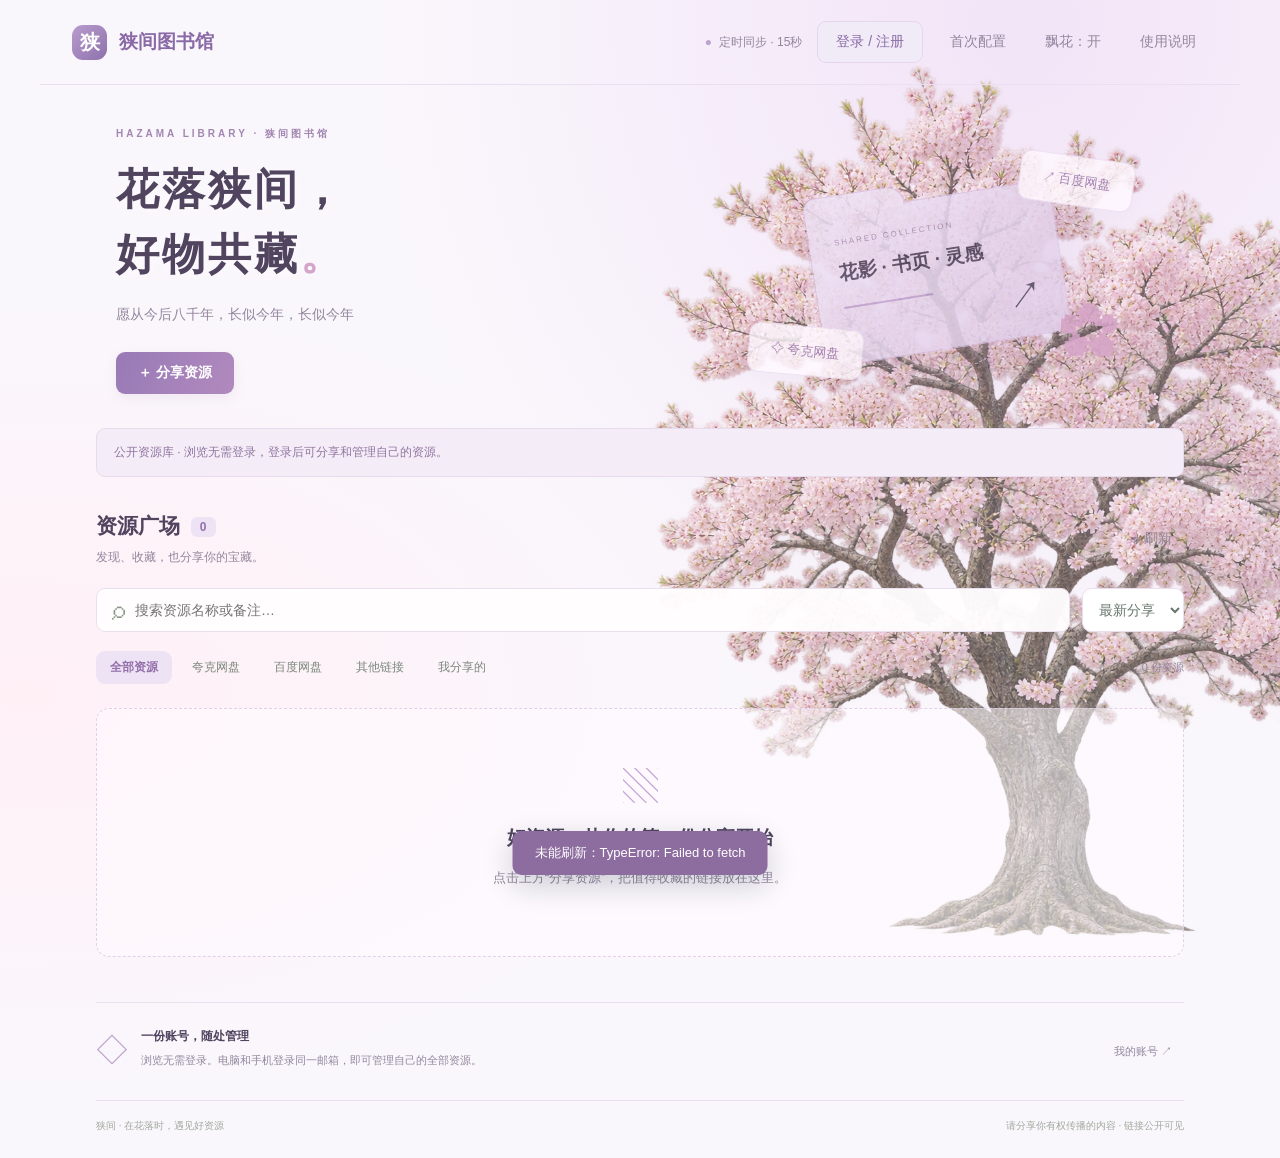
==== library/index.html @ 972ae232 "Add files via upload" ====
<!doctype html>
<html lang="zh-CN"><head><meta charset="UTF-8"><meta name="viewport" content="width=device-width,initial-scale=1"><meta name="referrer" content="no-referrer"><meta name="description" content="一起分享，让好资源不再散落。"><title>狭间图书馆</title><link rel="stylesheet" href="style.css?v=5"><script defer src="config.js"></script><script defer src="supabase.js"></script><script defer src="auth.js?v=5"></script><script defer src="app.js?v=5"></script></head>
<body>
<div id="sakuraTree" aria-hidden="true"><img src="sakura-tree.png" alt="" draggable="false"></div>
<div id="sakura" aria-hidden="true"></div>
<header><a class="brand" href="./"><span class="logo">狭</span><span id="brandTitle">狭间图书馆</span></a><div class="top-actions"><span id="connection" role="status">正在准备…</span><button id="accountOpen" class="secondary">登录 / 注册</button><button id="adminOpen" class="quiet" hidden>管理后台</button><button id="setupOpen" class="quiet">首次配置</button><button id="petalToggle" class="quiet" aria-pressed="true">飘花：开</button><button id="helpOpen" class="quiet">使用说明</button></div></header>
<main>
<section class="hero"><div><div class="eyebrow">HAZAMA LIBRARY · 狭间图书馆</div><h1>花落狭间，<br>好物共藏<span>。</span></h1><p>愿从今后八千年，<br class="mobile">长似今年，长似今年</p><button id="add" class="primary">＋ 分享资源</button></div><div class="hero-art" aria-hidden="true"><div class="orbit"></div><div class="folder"><span>SHARED COLLECTION</span><b>花影 · 书页 · 灵感</b><div class="folder-line"></div><i>↗</i></div><div class="floating tag-one">↗ 百度网盘</div><div class="floating tag-two">✧ 夸克网盘</div><div class="spark">✿</div></div></section>
<div id="modeBanner" class="notice"></div>
<section class="collection"><div class="section-head"><div><h2>资源广场 <span id="count">0</span></h2><p>发现、收藏，也分享你的宝藏。</p></div><button id="refresh" class="quiet">↻ 刷新</button></div>
<div class="toolbar"><label class="search"><span>⌕</span><input id="search" type="search" placeholder="搜索资源名称或备注…" aria-label="搜索资源"></label><select id="sort" aria-label="排序"><option value="new">最新分享</option><option value="old">最早分享</option><option value="name">名称排序</option></select></div>
<div class="filterbar"><div id="filters" class="filters"><button data-filter="all" class="active">全部资源</button><button data-filter="quark">夸克网盘</button><button data-filter="baidu">百度网盘</button><button data-filter="other">其他链接</button><button data-filter="mine">我分享的</button></div><span id="resultCount"></span></div>
<div id="list" class="grid" aria-live="polite"></div><button id="loadMore" class="secondary more" hidden>加载更多</button></section>
<section class="bottom-note"><span class="shield">◇</span><div><b>一份账号，随处管理</b><p>浏览无需登录。电脑和手机登录同一邮箱，即可管理自己的全部资源。</p></div><button id="accountBottom" class="quiet">我的账号 ↗</button></section>
</main><footer><span>狭间 · 在花落时，遇见好资源</span><span>请分享你有权传播的内容 · 链接公开可见</span></footer>
<dialog id="editor"><form id="resourceForm"><div class="dialog-head"><div><small>SHARE A RESOURCE</small><h2 id="editorTitle">分享一份好资源</h2></div><button type="button" class="close" data-close="editor" aria-label="关闭">×</button></div><p class="muted">填写资源名称，并提供至少一种链接。</p><div class="smart-paste"><label for="smartShareText">✦ 智能识别分享文本 <span class="optional">（推荐）</span></label><textarea id="smartShareText" rows="4" placeholder="直接粘贴整段分享文字，例如：
我用夸克网盘分享了「日语学习资料」
链接：https://pan.quark.cn/s/abc123
提取码：8xyz"></textarea><div class="smart-paste-actions"><span id="smartPasteStatus" aria-live="polite">自动识别链接、提取码及资源名称</span><button type="button" id="smartParse" class="secondary">识别并填入</button></div></div><label>资源名称 <em>*</em><input name="name" required maxlength="120" placeholder="给资源起个清楚的名字"></label><div class="link-fields"><label>夸克网盘链接<input name="quark" type="url" maxlength="2000" placeholder="https://pan.quark.cn/s/…"></label><label>提取码<input name="quark_code" maxlength="30" placeholder="选填"></label></div><div class="link-fields"><label>百度网盘链接<input name="baidu" type="url" maxlength="2000" placeholder="https://pan.baidu.com/s/…"></label><label>提取码<input name="baidu_code" maxlength="30" placeholder="选填"></label></div><label>其他链接<input name="other" type="url" maxlength="2000" placeholder="https://…"></label><label>备注<textarea name="notes" maxlength="1000" rows="3" placeholder="内容介绍、版本、使用说明（选填）"></textarea></label><p id="formError" class="error" role="alert"></p><div class="dialog-actions"><button type="button" class="secondary" data-close="editor">取消</button><button id="saveResource" class="primary" type="submit">提交资源</button></div></form></dialog>

<dialog id="help"><div class="dialog-head"><h2>分享与管理</h2><button class="close" data-close="help" aria-label="关闭">×</button></div><ol class="steps"><li><b>随时浏览</b><p>无需登录即可查看、搜索、复制链接。</p></li><li><b>邮箱＋密码登录</b><p>首次使用注册账号。换设备登录同一账号，即可管理自己的全部资源。</p></li><li><b>忘记密码</b><p>登录窗口点击“忘记密码”，发送邮件验证码。收不到邮件时，请联系网站管理员协助确认身份并重置。</p></li><li><b>轻松分享</b><p>分享资源时可以直接粘贴整段网盘文案。这里只保存链接，不上传网盘文件。</p></li></ol></dialog>
<dialog id="setup"><div class="dialog-head"><div><small>ONE-TIME SETUP</small><h2>让资源库真正连接起来</h2></div><button class="close" data-close="setup" aria-label="关闭">×</button></div><p>只需网站主人操作一次。访客不需要填写这些内容。</p><ol class="steps"><li><b>创建一个 Supabase 项目</b><p>打开 <a href="https://supabase.com/dashboard" target="_blank" rel="noopener noreferrer">Supabase 控制台 ↗</a>，注册并点击 New project，按页面提示创建。数据库密码自行保存，不要填到本网页。</p></li><li><b>初始化资源库</b><p>打开项目的 SQL Editor → New query，将源码包内 <b>database.sql</b> 的全部内容复制进去，点击 Run。然后在 Authentication 中启用 Email 注册登录。旧版用户也需要运行新版 SQL，旧数据会保留。</p><a class="secondary inline" href="database.sql" download>下载数据库配置代码</a></li><li><b>复制两项连接信息</b><p>在项目 Connect / Settings → API 查找 Project URL；在 API Keys 的 Legacy API Keys 中复制 <b>anon（public）</b>。本版本使用兼容实时订阅的旧版公开 anon key。</p><label>Project URL<input id="configUrl" type="url" placeholder="https://xxxxxxxx.supabase.co"></label><label>公开 anon key<input id="configKey" autocomplete="off" placeholder="eyJ…"></label><p class="muted">仅接受 anon key。不要填写 service_role、secret key 或数据库密码。</p><label>网站名称<input id="configTitle" maxlength="40" value="狭间图书馆"></label></li><li><b>检测并下载配置</b><p>检测成功后下载 config.js，替换源码包内的同名文件。然后把全部文件上传到 GitHub 仓库根目录，启用 Pages。</p><div class="dialog-actions"><button id="testConfig" class="secondary">检测连接</button><button id="downloadConfig" class="primary">下载 config.js</button></div><p id="configResult" role="status"></p></li></ol><details><summary>GitHub Pages 怎么打开？</summary><p>仓库 Settings → Pages → Deploy from a branch → main 分支、/(root) → Save。网页发布后，使用系统提供的网址访问。上传的是解压后的文件，不是 zip，也不要再套一层文件夹。</p></details><p class="muted">账号版需要运行新版 database.sql。启用 Email 登录；邮件验证码需要配置自定义 SMTP，详见部署说明。</p></dialog>
<div id="toast" role="status" hidden></div>
</body></html>
---- library/style.css ----
:root{--bg:#f7f8f5;--ink:#263b35;--muted:#75817a;--green:#315f4b;--line:#e2e7df;--pale:#edf2e9;--accent:#dce7ac}*{box-sizing:border-box}body{margin:0;background:var(--bg);color:var(--ink);font-family:Inter,-apple-system,BlinkMacSystemFont,"Segoe UI","Microsoft YaHei",sans-serif;font-size:14px}button,input,textarea,select{font:inherit}button,a,input,textarea,select{-webkit-tap-highlight-color:transparent}button{cursor:pointer;border:0;border-radius:9px;transition:background .15s,transform .15s}button:hover{filter:brightness(.96)}button:disabled{opacity:.5;cursor:wait}button:focus-visible,a:focus-visible{outline:3px solid #a6bd73;outline-offset:3px}a{color:var(--green);text-decoration:none}header{height:85px;max-width:1200px;margin:auto;display:flex;align-items:center;justify-content:space-between;border-bottom:1px solid var(--line);padding:0 32px}.brand{display:flex;gap:12px;align-items:center;font-weight:750;font-size:19px}.logo{background:var(--green);color:white;border-radius:11px;display:grid;place-items:center;width:35px;height:35px;font-size:20px}.top-actions{display:flex;align-items:center;gap:15px}#connection{font-size:12px;color:var(--muted)}#connection:before{content:'●';color:#89a479;margin-right:7px}.quiet{padding:9px 12px;background:transparent;color:var(--muted)}main{max-width:1136px;margin:auto;padding:0 24px}.hero{display:flex;min-height:340px;align-items:center;justify-content:space-between;padding:42px 20px 34px}.eyebrow{font-size:10px;letter-spacing:3px;color:#8a9777;font-weight:700}h1{font-size:43px;line-height:1.35;letter-spacing:1px;margin:17px 0 14px;font-weight:700}h1 span{color:#8eaa61}.hero p{color:var(--muted);line-height:1.9;margin-bottom:24px}.primary{background:var(--green);color:white;padding:12px 22px;font-weight:600}.secondary{background:var(--pale);color:var(--green);padding:11px 18px;border:1px solid #dce4d6}.hero-art{width:390px;height:255px;position:relative;margin-right:30px}.orbit{width:235px;height:235px;border:1px dashed #d8dfcd;border-radius:50%;position:absolute;left:65px;top:7px}.folder{position:absolute;top:64px;left:70px;width:248px;height:153px;border:1px solid #cfdbc1;border-radius:0 20px 20px 20px;background:#e6eccd;transform:rotate(-9deg);padding:25px;box-shadow:10px 20px 30px #3558290a}.folder:before{content:'';position:absolute;top:-18px;left:-1px;width:100px;height:20px;background:#e6eccd;border:1px solid #cfdbc1;border-bottom:0;border-radius:13px 18px 0 0}.folder span{font-size:8px;letter-spacing:2px;color:#859367;display:block}.folder b{display:block;font-size:19px;margin-top:14px}.folder-line{width:90px;border-top:2px solid #bccb9c;margin-top:20px}.folder i{position:absolute;right:23px;bottom:16px;font-size:35px;font-style:normal}.floating{position:absolute;padding:15px 22px;background:#ffffffee;border:1px solid #e4e8dd;border-radius:11px;font-size:13px;box-shadow:0 8px 24px #28402308}.tag-one{top:23px;right:0;transform:rotate(8deg)}.tag-two{bottom:12px;left:4px;transform:rotate(5deg)}.spark{position:absolute;right:13px;bottom:18px;font-size:44px;color:#a2b47d}.notice{background:#f0f2e8;border:1px solid #e3e7d4;padding:13px 17px;border-radius:9px;line-height:1.75;font-size:12px;color:#68764e;margin-bottom:27px}.collection{padding-top:8px}.section-head{display:flex;justify-content:space-between;align-items:center;margin-bottom:22px}h2{font-size:21px;margin:0}h2 span{display:inline-block;vertical-align:middle;font-size:12px;padding:3px 9px;border-radius:6px;background:#e8eddf;color:#6a7a54;margin-left:5px}.section-head p{color:var(--muted);margin:9px 0 0;font-size:12px}.toolbar{display:flex;gap:12px}.search{display:flex;align-items:center;gap:10px;flex:1;background:white;border:1px solid var(--line);padding:0 15px;border-radius:9px}.search span{font-size:26px;color:#889685}.search input{border:0;background:transparent;width:100%;padding:13px 0;outline:0}select{border:1px solid var(--line);background:white;border-radius:9px;padding:0 12px;color:#68776d}.filterbar{display:flex;align-items:center;justify-content:space-between;margin:19px 0 24px;gap:8px}.filters{display:flex;gap:6px;flex-wrap:wrap}.filters button{padding:8px 14px;color:#7c877d;background:transparent;font-size:12px}.filters .active{background:#e4ebde;color:#3b593f;font-weight:600}#resultCount{color:var(--muted);font-size:11px;white-space:nowrap}.grid{display:grid;grid-template-columns:repeat(3,1fr);gap:17px}.card{border:1px solid var(--line);background:#fff;border-radius:13px;padding:21px;display:flex;flex-direction:column;min-height:242px;min-width:0}.card-top{display:flex;justify-content:space-between;align-items:center}.file-icon{width:36px;height:39px;display:grid;place-items:center;background:#eef2e8;color:#82946e;font-size:22px;border-radius:8px}.mine-badge{font-size:10px;background:#f1f5ea;padding:4px 7px;border-radius:5px;color:#7a8d5b}.card h3{font-size:16px;line-height:1.6;margin:16px 0 7px;overflow-wrap:anywhere}.description{font-size:12px;line-height:1.8;color:var(--muted);margin:0 0 15px;white-space:pre-wrap;overflow-wrap:anywhere;max-height:100px;overflow:auto}.links{display:flex;gap:7px;flex-wrap:wrap;margin-top:auto}.link-button{display:inline-block;background:#f0effb;color:#7971a2;font-size:11px;padding:8px 10px;border-radius:6px}.link-button.baidu{background:#edf3fd;color:#6786b2}.link-button.other{background:#f6f0e5;color:#a28a61}.code{display:flex;gap:7px;align-items:center;color:#899083;font-size:11px;margin-top:9px}.copy-small{color:#789065;font-size:10px;padding:3px 7px;background:#f0f4eb}.card-footer{margin-top:17px;padding-top:12px;border-top:1px solid #f0f2ee;display:flex;align-items:center;justify-content:space-between;gap:5px;flex-wrap:wrap}.date{color:#a1a99f;font-size:10px}.actions{display:flex;gap:8px}.actions button{background:none;padding:1px;color:#7c8c77;font-size:11px}.actions .danger{color:#b2887c}.empty{grid-column:1/-1;text-align:center;border:1px dashed #d8e0d0;border-radius:13px;padding:54px 24px;color:var(--muted)}.empty b{color:var(--ink);font-size:19px;display:block;margin:15px}.empty p{font-size:13px;line-height:1.8}.empty .empty-icon{font-size:35px;color:#a5b790}.more{display:block;margin:24px auto}.bottom-note{border-top:1px solid var(--line);margin-top:45px;padding:24px 0;display:flex;gap:13px;align-items:center}.shield{font-size:32px;color:#9daa88}.bottom-note b{font-size:12px;font-weight:600}.bottom-note p{font-size:11px;color:var(--muted);line-height:1.7;margin:6px 0}.bottom-note div{flex:1}.bottom-note button{font-size:11px;white-space:nowrap}footer{max-width:1088px;margin:auto;padding:18px 0 25px;border-top:1px solid var(--line);display:flex;justify-content:space-between;color:#a0a99e;font-size:10px}dialog{border:1px solid var(--line);border-radius:17px;padding:28px;width:min(600px,calc(100% - 24px));max-height:90vh;color:var(--ink);box-shadow:0 25px 80px #20392622}dialog::backdrop{background:#20322866;backdrop-filter:blur(3px)}.dialog-head{display:flex;align-items:center;justify-content:space-between;gap:12px}.dialog-head small{font-size:9px;letter-spacing:2px;color:#9da88f;display:block;margin-bottom:8px}.close{font-size:26px;background:none;color:#92a18b;padding:0 7px}.muted,dialog p{color:var(--muted);font-size:13px;line-height:1.8}dialog label{display:block;font-size:12px;margin-top:14px;font-weight:600}dialog input,dialog textarea{width:100%;border:1px solid #dfe5da;border-radius:8px;padding:11px 12px;margin-top:7px;background:#fcfdfb;color:var(--ink);outline:0}dialog input:focus,dialog textarea:focus{border-color:#88a274;box-shadow:0 0 0 3px #9dae7716}textarea{resize:vertical}.link-fields{display:grid;grid-template-columns:1fr 95px;gap:13px}.dialog-actions{display:flex;justify-content:flex-end;gap:10px;margin-top:21px}em{font-style:normal;color:#9bab72}.error{color:#b45949}.steps{padding-left:23px}.steps li{padding:9px 0 16px 7px;line-height:1.6}.steps li::marker{color:#95a279}.steps p{margin:5px 0 10px}.inline{display:inline-block;font-size:12px}.steps b{font-size:14px}details{font-size:13px;border-top:1px solid var(--line);padding-top:17px}summary{cursor:pointer}#keyLink{font-family:monospace;font-size:12px;margin-bottom:17px}#toast{position:fixed;bottom:25px;left:50%;transform:translateX(-50%);background:#294b3e;color:#fff;border-radius:9px;padding:13px 22px;box-shadow:0 10px 30px #1233;max-width:90%;z-index:50;font-size:13px}.mobile{display:none}[hidden]{display:none!important}@media(min-width:1300px){.hero{min-height:370px}}@media(max-width:850px){.grid{grid-template-columns:repeat(2,1fr)}.hero-art{transform:scale(.8);margin-right:-30px;width:320px}h1{font-size:37px}.bottom-note{flex-wrap:wrap}footer{padding:18px 24px}}@media(max-width:560px){header{height:73px;padding:0 18px}.brand{font-size:16px;gap:8px}.logo{width:30px;height:30px;font-size:17px}.top-actions{gap:0}.top-actions .quiet{font-size:11px;padding:7px}#connection{display:none}main{padding:0 18px}.hero{padding:33px 3px 26px;min-height:auto;overflow:hidden}.hero-art{display:none}h1{font-size:35px;margin:15px 0}.hero p{font-size:12px}.mobile{display:block}.notice{font-size:11px}.grid{grid-template-columns:1fr;gap:13px}.card{min-height:220px}.filterbar{align-items:flex-start;flex-direction:column}.filters{gap:2px}.filters button{padding:8px 10px}.toolbar{gap:8px}select{max-width:105px;font-size:12px}.search input{font-size:12px}.bottom-note{margin-top:30px;gap:7px}.bottom-note div{min-width:80%}footer{display:block;font-size:10px;line-height:2}footer span{display:block}dialog{padding:21px}h2{font-size:19px}.dialog-actions{flex-wrap:wrap}}

/* 狭间图书馆 · 淡紫樱花主题 */
:root{--bg:#faf7fc;--ink:#51445f;--muted:#93869e;--green:#8a6aa6;--line:#e9dff0;--pale:#f1eaf7;--accent:#e3c8ec}
body{background:radial-gradient(ellipse at 80% 2%,#f2e4f7 0,transparent 45%),radial-gradient(ellipse at 2% 60%,#fff0f6 0,transparent 40%),var(--bg)}
header,main,footer{position:relative;z-index:1}.logo{background:linear-gradient(135deg,#b99bce,#8d72ab)}
.primary{background:linear-gradient(115deg,#987ab6,#b18abe);box-shadow:0 4px 12px #aa87bc20}.eyebrow{color:#a286b1}h1 span{color:#d3a5cb}.hero{position:relative}.hero h1{font-family:"Songti SC","STSong","SimSun",serif;font-weight:600;line-height:1.5;letter-spacing:3px}.orbit{border-color:#dfc9e7}.folder{background:linear-gradient(140deg,#eee2f5,#e0cdea);border-color:#d8c0e4;box-shadow:12px 22px 40px #9270a518}.folder:before{background:#eee2f5;border-color:#d8c0e4}.folder span{color:#a58bb1}.folder-line{border-color:#c0a3d0}.floating{background:#fff9ffed;border-color:#eddff2;color:#9978ae}.spark{color:#d6a4c8;font-size:60px}.notice{background:#f4edf8;border-color:#e9dbee;color:#91749f}.filters .active,h2 span{background:#eee3f5;color:#9470aa}.file-icon{background:#f4ecf9;color:#aa8bbb}.mine-badge{background:#f5eafb;color:#a27eb4}.card{background:#fffdfef0;box-shadow:0 5px 22px #a578b408;transition:transform .2s,box-shadow .2s}.card:hover{transform:translateY(-3px);box-shadow:0 10px 25px #9e7daf13}.card-footer{border-color:#f1eaf5}.actions button{color:#9675a9}.actions .danger{color:#bf879b}.copy-small{background:#f5edf9;color:#9b7ca9}.link-button{background:#f0e8fb;color:#9a77b7}.link-button.baidu{background:#eeeafa;color:#8d81b4}.link-button.other{background:#f9eaf2;color:#b082a1}.shield{color:#b99ec9}.empty{border-color:#e2cfe9;background:#fffcff88}.empty .empty-icon{color:#c4a3d4}.date{color:#aea0b7}.secondary{border-color:#e5d5ee}.search{background:#fffdfef5}dialog{background:#fffcff}dialog input,dialog textarea{background:#fffcff;border-color:#e9ddef}dialog input:focus,dialog textarea:focus{border-color:#be9ed0;box-shadow:0 0 0 3px #d6bce826}#toast{background:#8d6c9f}#connection:before{color:#bca2cf}
#sakura{position:fixed;inset:0;pointer-events:none;overflow:hidden;z-index:2}.petal{position:absolute;left:var(--x);top:-24px;width:var(--size);height:calc(var(--size)*1.4);background:linear-gradient(145deg,#f9deeddd,#dbaecda0);border-radius:85% 15% 75% 30%;opacity:.65;animation:petal-fall var(--duration) var(--delay) linear infinite;will-change:transform}.petal:nth-child(3n){background:linear-gradient(140deg,#ead6f5cc,#d0b0e488)}
@keyframes petal-fall{0%{transform:translate3d(0,-30px,0) rotate(var(--rotation))}50%{transform:translate3d(var(--drift),52vh,0) rotate(calc(var(--rotation) + 170deg))}100%{transform:translate3d(calc(var(--drift)*-.6),110vh,0) rotate(calc(var(--rotation) + 360deg))}}
@media(max-width:560px){.top-actions{flex-wrap:wrap;justify-content:flex-end;max-width:175px}.top-actions .quiet{font-size:10px;padding:5px}.brand{font-size:15px}.petal:nth-child(n+13){display:none}.hero h1{font-size:33px}.card:hover{transform:none}}
@media(prefers-reduced-motion:reduce){.petal{animation:none;display:none}.card{transition:none}}

/* v3: 粉色樱花树与从树冠落下的花瓣 */
#sakuraTree{position:fixed;pointer-events:none;right:-90px;top:65px;width:min(690px,55vw);aspect-ratio:760/900;z-index:0;opacity:.62;user-select:none}#sakuraTree img{display:block;width:100%;height:100%;object-fit:contain}.hero-art{opacity:.85}.card,.search{background:#fffdfef5}.hero h1,.hero p{text-shadow:0 1px 12px #fff9}
.petal,.petal:nth-child(3n){background:linear-gradient(140deg,#ffe4eedd 0%,#f6b4ccdd 55%,#e996b5bb 100%);border-radius:85% 15% 75% 30%;opacity:0;animation-name:tree-petal-fall;box-shadow:inset 1px 0 2px #fff5}
@keyframes tree-petal-fall{0%{opacity:0;transform:translate3d(0,0,0) rotate(var(--rotation))}6%{opacity:.78}45%{opacity:.7;transform:translate3d(calc(var(--drift)*.55),42vh,0) rotate(calc(var(--rotation) + 180deg))}90%{opacity:.4}100%{opacity:0;transform:translate3d(var(--drift),100vh,0) rotate(calc(var(--rotation) + 390deg))}}
@media(max-width:850px){#sakuraTree{width:660px;right:-220px;top:65px;opacity:.45}}
@media(max-width:560px){#sakuraTree{width:520px;right:-235px;top:50px;opacity:.4}.petal:nth-child(n+15){display:none}.hero-art{display:none}}
/* v4 写实粉樱素材 */
#sakuraTree{opacity:.68;width:min(740px,57vw);right:-100px;top:45px;aspect-ratio:4/5}
#sakuraTree img{transform-origin:53% 96%;animation:real-tree-sway 12s ease-in-out infinite alternate;filter:saturate(.88)}
@keyframes real-tree-sway{0%{transform:rotate(-.22deg) skewX(-.2deg)}100%{transform:rotate(.28deg) skewX(.25deg)}}
.petal,.petal:nth-child(3n){background:transparent url('sakura-petal.png') center/contain no-repeat;border-radius:0;box-shadow:none;width:calc(var(--size)*2);height:calc(var(--size)*2.3);animation-name:real-petal-fall;backface-visibility:visible;transform-style:preserve-3d;filter:drop-shadow(0 1px 1px #c7819a16)}
@keyframes real-petal-fall{0%{opacity:0;transform:translate3d(0,0,0) rotateZ(var(--rotation)) rotateY(0deg)}7%{opacity:.9}30%{transform:translate3d(calc(var(--drift)*.22),26vh,0) rotateZ(calc(var(--rotation) + 100deg)) rotateY(120deg)}60%{opacity:.85;transform:translate3d(calc(var(--drift)*.7),59vh,0) rotateZ(calc(var(--rotation) + 220deg)) rotateY(240deg)}90%{opacity:.45}100%{opacity:0;transform:translate3d(var(--drift),105vh,0) rotateZ(calc(var(--rotation) + 350deg)) rotateY(380deg)}}
@media(max-width:850px){#sakuraTree{width:660px;right:-220px;top:60px;opacity:.52}}
@media(max-width:560px){#sakuraTree{width:520px;right:-225px;top:65px;opacity:.42}}
@media(prefers-reduced-motion:reduce){#sakuraTree img{animation:none}.petal{animation:none;display:none}}

/* 智能粘贴 */
.smart-paste{background:linear-gradient(135deg,#f9f0fc,#fff8fc);border:1px solid #e9d8f1;border-radius:12px;padding:13px 14px;margin:17px 0 18px}.smart-paste label{margin:0;color:#8666a2;font-size:13px}.smart-paste .optional{color:#b09bbd;font-size:11px;font-weight:400}.smart-paste textarea{min-height:100px;line-height:1.7;background:#fffefd}.smart-paste-actions{display:flex;align-items:center;justify-content:space-between;gap:10px;margin-top:9px}.smart-paste-actions span{font-size:11px;color:#967da8;line-height:1.5}.smart-paste-actions button{flex-shrink:0;font-size:11px;padding:8px 11px}@media(max-width:560px){.smart-paste{padding:11px}.smart-paste-actions{align-items:flex-start}.smart-paste-actions span{max-width:65%}}
/* 邮箱账号 */
[hidden]{display:none!important}.auth-links{display:flex;flex-wrap:wrap;gap:4px;margin-top:18px}#authSubmit{width:100%;margin-top:8px}#authHint{overflow-wrap:anywhere;line-height:1.8}#accountOpen{max-width:150px;overflow:hidden;text-overflow:ellipsis;white-space:nowrap}.admin-user{display:flex;align-items:center;justify-content:space-between;gap:12px;padding:12px 0;border-bottom:1px solid var(--line)}.admin-user span{overflow-wrap:anywhere;min-width:0}.admin-user button{flex-shrink:0}#adminStatus{line-height:1.7;overflow-wrap:anywhere}#adminResetForm{padding-top:18px;border-top:1px solid var(--line)}@media(max-width:700px){header{height:auto;min-height:85px;flex-wrap:wrap;padding:15px 18px;gap:12px}.top-actions{gap:4px;flex-wrap:wrap}.top-actions button{padding:9px 10px}.admin-user{font-size:12px}#adminDialog .dialog-actions{flex-wrap:wrap}}
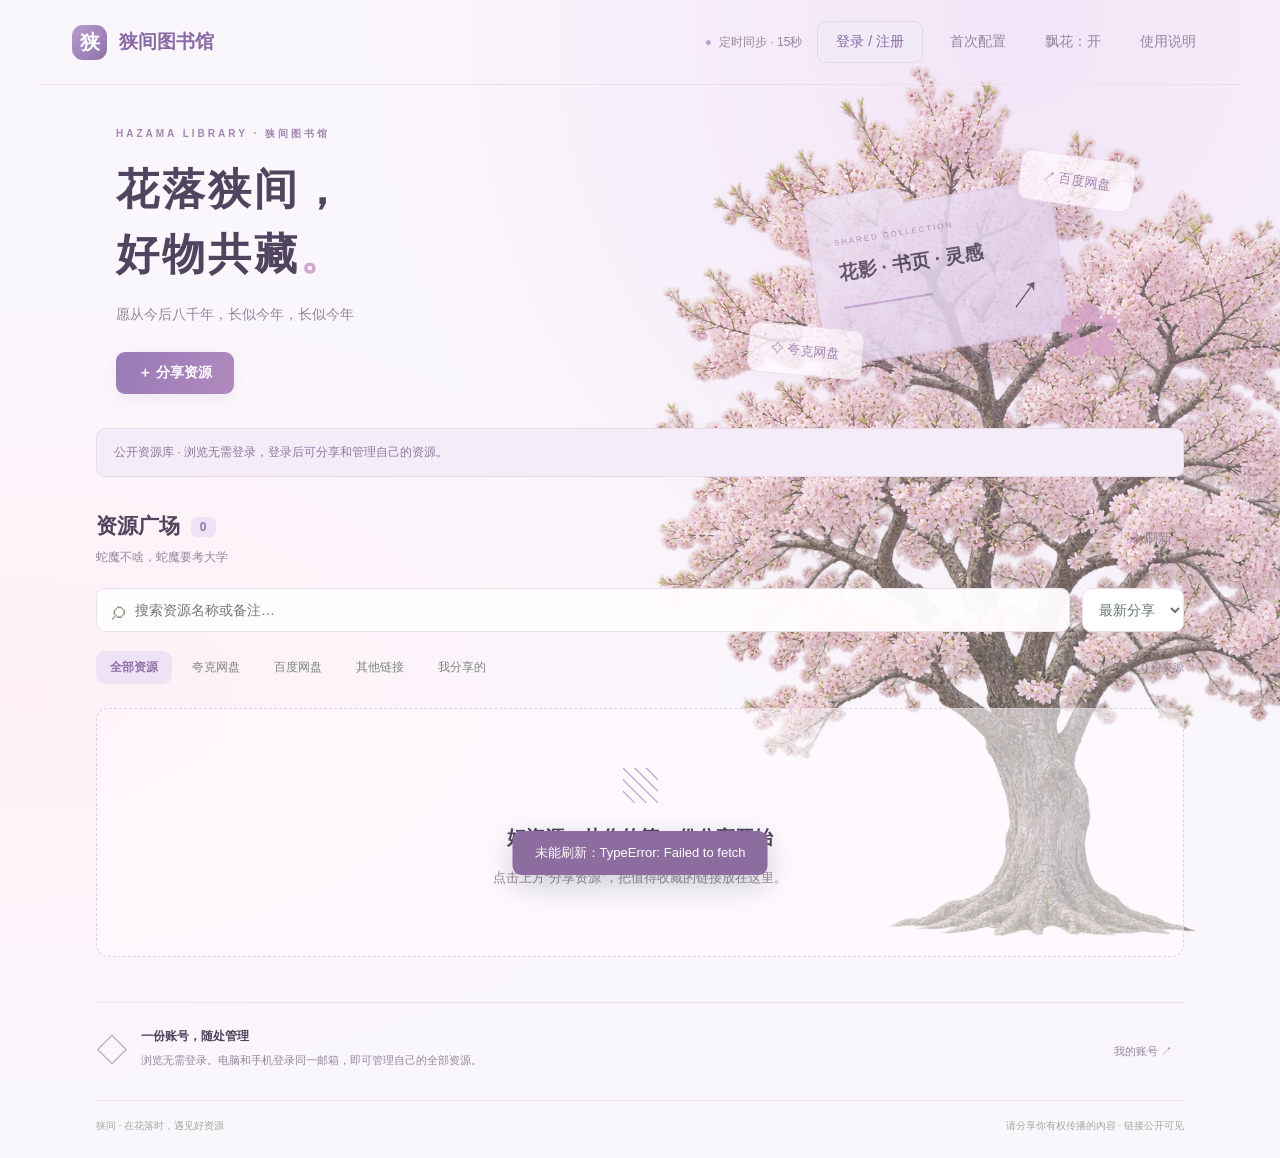
==== commit 812d202d: "Add files via upload" ====
--- a/library/index.html
+++ b/library/index.html
@@ -1,13 +1,13 @@
 <!doctype html>
-<html lang="zh-CN"><head><meta charset="UTF-8"><meta name="viewport" content="width=device-width,initial-scale=1"><meta name="referrer" content="no-referrer"><meta name="description" content="一起分享，让好资源不再散落。"><title>狭间图书馆</title><link rel="stylesheet" href="style.css?v=5"><script defer src="config.js"></script><script defer src="supabase.js"></script><script defer src="auth.js?v=5"></script><script defer src="app.js?v=5"></script></head>
+<html lang="zh-CN"><head><meta charset="UTF-8"><meta name="viewport" content="width=device-width,initial-scale=1"><meta name="referrer" content="no-referrer"><meta name="description" content="一起分享，让好资源不再散落。"><title>狭间图书馆</title><link rel="stylesheet" href="style.css?v=7"><script defer src="config.js"></script><script defer src="supabase.js"></script><script defer src="auth.js?v=7"></script><script defer src="notifications.js?v=7"></script><script defer src="app.js?v=7"></script></head>
 <body>
 <div id="sakuraTree" aria-hidden="true"><img src="sakura-tree.png" alt="" draggable="false"></div>
 <div id="sakura" aria-hidden="true"></div>
-<header><a class="brand" href="./"><span class="logo">狭</span><span id="brandTitle">狭间图书馆</span></a><div class="top-actions"><span id="connection" role="status">正在准备…</span><button id="accountOpen" class="secondary">登录 / 注册</button><button id="adminOpen" class="quiet" hidden>管理后台</button><button id="setupOpen" class="quiet">首次配置</button><button id="petalToggle" class="quiet" aria-pressed="true">飘花：开</button><button id="helpOpen" class="quiet">使用说明</button></div></header>
+<header><a class="brand" href="./"><span class="logo">狭</span><span id="brandTitle">狭间图书馆</span></a><div class="top-actions"><span id="connection" role="status">正在准备…</span><button id="noticeOpen" class="secondary" hidden>消息</button><button id="accountOpen" class="secondary">登录 / 注册</button><button id="adminOpen" class="quiet" hidden>管理后台</button><button id="setupOpen" class="quiet">首次配置</button><button id="petalToggle" class="quiet" aria-pressed="true">飘花：开</button><button id="helpOpen" class="quiet">使用说明</button></div></header>
 <main>
 <section class="hero"><div><div class="eyebrow">HAZAMA LIBRARY · 狭间图书馆</div><h1>花落狭间，<br>好物共藏<span>。</span></h1><p>愿从今后八千年，<br class="mobile">长似今年，长似今年</p><button id="add" class="primary">＋ 分享资源</button></div><div class="hero-art" aria-hidden="true"><div class="orbit"></div><div class="folder"><span>SHARED COLLECTION</span><b>花影 · 书页 · 灵感</b><div class="folder-line"></div><i>↗</i></div><div class="floating tag-one">↗ 百度网盘</div><div class="floating tag-two">✧ 夸克网盘</div><div class="spark">✿</div></div></section>
 <div id="modeBanner" class="notice"></div>
-<section class="collection"><div class="section-head"><div><h2>资源广场 <span id="count">0</span></h2><p>发现、收藏，也分享你的宝藏。</p></div><button id="refresh" class="quiet">↻ 刷新</button></div>
+<section class="collection"><div class="section-head"><div><h2>资源广场 <span id="count">0</span></h2><p>蛇魔不啥，蛇魔要考大学</p></div><button id="refresh" class="quiet">↻ 刷新</button></div>
 <div class="toolbar"><label class="search"><span>⌕</span><input id="search" type="search" placeholder="搜索资源名称或备注…" aria-label="搜索资源"></label><select id="sort" aria-label="排序"><option value="new">最新分享</option><option value="old">最早分享</option><option value="name">名称排序</option></select></div>
 <div class="filterbar"><div id="filters" class="filters"><button data-filter="all" class="active">全部资源</button><button data-filter="quark">夸克网盘</button><button data-filter="baidu">百度网盘</button><button data-filter="other">其他链接</button><button data-filter="mine">我分享的</button></div><span id="resultCount"></span></div>
 <div id="list" class="grid" aria-live="polite"></div><button id="loadMore" class="secondary more" hidden>加载更多</button></section>
@@ -18,7 +18,7 @@
 链接：https://pan.quark.cn/s/abc123
 提取码：8xyz"></textarea><div class="smart-paste-actions"><span id="smartPasteStatus" aria-live="polite">自动识别链接、提取码及资源名称</span><button type="button" id="smartParse" class="secondary">识别并填入</button></div></div><label>资源名称 <em>*</em><input name="name" required maxlength="120" placeholder="给资源起个清楚的名字"></label><div class="link-fields"><label>夸克网盘链接<input name="quark" type="url" maxlength="2000" placeholder="https://pan.quark.cn/s/…"></label><label>提取码<input name="quark_code" maxlength="30" placeholder="选填"></label></div><div class="link-fields"><label>百度网盘链接<input name="baidu" type="url" maxlength="2000" placeholder="https://pan.baidu.com/s/…"></label><label>提取码<input name="baidu_code" maxlength="30" placeholder="选填"></label></div><label>其他链接<input name="other" type="url" maxlength="2000" placeholder="https://…"></label><label>备注<textarea name="notes" maxlength="1000" rows="3" placeholder="内容介绍、版本、使用说明（选填）"></textarea></label><p id="formError" class="error" role="alert"></p><div class="dialog-actions"><button type="button" class="secondary" data-close="editor">取消</button><button id="saveResource" class="primary" type="submit">提交资源</button></div></form></dialog>
 
-<dialog id="help"><div class="dialog-head"><h2>分享与管理</h2><button class="close" data-close="help" aria-label="关闭">×</button></div><ol class="steps"><li><b>随时浏览</b><p>无需登录即可查看、搜索、复制链接。</p></li><li><b>邮箱＋密码登录</b><p>首次使用注册账号。换设备登录同一账号，即可管理自己的全部资源。</p></li><li><b>忘记密码</b><p>登录窗口点击“忘记密码”，发送邮件验证码。收不到邮件时，请联系网站管理员协助确认身份并重置。</p></li><li><b>轻松分享</b><p>分享资源时可以直接粘贴整段网盘文案。这里只保存链接，不上传网盘文件。</p></li></ol></dialog>
-<dialog id="setup"><div class="dialog-head"><div><small>ONE-TIME SETUP</small><h2>让资源库真正连接起来</h2></div><button class="close" data-close="setup" aria-label="关闭">×</button></div><p>只需网站主人操作一次。访客不需要填写这些内容。</p><ol class="steps"><li><b>创建一个 Supabase 项目</b><p>打开 <a href="https://supabase.com/dashboard" target="_blank" rel="noopener noreferrer">Supabase 控制台 ↗</a>，注册并点击 New project，按页面提示创建。数据库密码自行保存，不要填到本网页。</p></li><li><b>初始化资源库</b><p>打开项目的 SQL Editor → New query，将源码包内 <b>database.sql</b> 的全部内容复制进去，点击 Run。然后在 Authentication 中启用 Email 注册登录。旧版用户也需要运行新版 SQL，旧数据会保留。</p><a class="secondary inline" href="database.sql" download>下载数据库配置代码</a></li><li><b>复制两项连接信息</b><p>在项目 Connect / Settings → API 查找 Project URL；在 API Keys 的 Legacy API Keys 中复制 <b>anon（public）</b>。本版本使用兼容实时订阅的旧版公开 anon key。</p><label>Project URL<input id="configUrl" type="url" placeholder="https://xxxxxxxx.supabase.co"></label><label>公开 anon key<input id="configKey" autocomplete="off" placeholder="eyJ…"></label><p class="muted">仅接受 anon key。不要填写 service_role、secret key 或数据库密码。</p><label>网站名称<input id="configTitle" maxlength="40" value="狭间图书馆"></label></li><li><b>检测并下载配置</b><p>检测成功后下载 config.js，替换源码包内的同名文件。然后把全部文件上传到 GitHub 仓库根目录，启用 Pages。</p><div class="dialog-actions"><button id="testConfig" class="secondary">检测连接</button><button id="downloadConfig" class="primary">下载 config.js</button></div><p id="configResult" role="status"></p></li></ol><details><summary>GitHub Pages 怎么打开？</summary><p>仓库 Settings → Pages → Deploy from a branch → main 分支、/(root) → Save。网页发布后，使用系统提供的网址访问。上传的是解压后的文件，不是 zip，也不要再套一层文件夹。</p></details><p class="muted">账号版需要运行新版 database.sql。启用 Email 登录；邮件验证码需要配置自定义 SMTP，详见部署说明。</p></dialog>
+<dialog id="help"><div class="dialog-head"><h2>分享与管理</h2><button class="close" data-close="help" aria-label="关闭">×</button></div><ol class="steps"><li><b>随时浏览</b><p>无需登录即可查看、搜索、复制链接。</p></li><li><b>邮箱＋密码登录</b><p>首次使用注册账号。换设备登录同一账号，即可管理自己的全部资源。</p></li><li><b>忘记密码</b><p>点击“忘记密码”查看说明，联系管理员核实身份后重置。用临时密码登录后，在“我的账号”修改密码。</p></li><li><b>轻松分享</b><p>分享资源时可以直接粘贴整段网盘文案。这里只保存链接，不上传网盘文件。</p></li></ol></dialog>
+<dialog id="setup"><div class="dialog-head"><div><small>ONE-TIME SETUP</small><h2>让资源库真正连接起来</h2></div><button class="close" data-close="setup" aria-label="关闭">×</button></div><p>只需网站主人操作一次。访客不需要填写这些内容。</p><ol class="steps"><li><b>创建一个 Supabase 项目</b><p>打开 <a href="https://supabase.com/dashboard" target="_blank" rel="noopener noreferrer">Supabase 控制台 ↗</a>，注册并点击 New project，按页面提示创建。数据库密码自行保存，不要填到本网页。</p></li><li><b>初始化资源库</b><p>打开项目的 SQL Editor → New query，将源码包内 <b>database.sql</b> 的全部内容复制进去，点击 Run。然后在 Authentication 中启用 Email 注册登录。旧版用户也需要运行新版 SQL，旧数据会保留。</p><a class="secondary inline" href="database.sql" download>下载数据库配置代码</a></li><li><b>复制两项连接信息</b><p>在项目 Connect / Settings → API 查找 Project URL；在 API Keys 的 Legacy API Keys 中复制 <b>anon（public）</b>。本版本使用兼容实时订阅的旧版公开 anon key。</p><label>Project URL<input id="configUrl" type="url" placeholder="https://xxxxxxxx.supabase.co"></label><label>公开 anon key<input id="configKey" autocomplete="off" placeholder="eyJ…"></label><p class="muted">仅接受 anon key。不要填写 service_role、secret key 或数据库密码。</p><label>网站名称<input id="configTitle" maxlength="40" value="狭间图书馆"></label></li><li><b>检测并下载配置</b><p>检测成功后下载 config.js，替换源码包内的同名文件。然后把全部文件上传到 GitHub 仓库根目录，启用 Pages。</p><div class="dialog-actions"><button id="testConfig" class="secondary">检测连接</button><button id="downloadConfig" class="primary">下载 config.js</button></div><p id="configResult" role="status"></p></li></ol><details><summary>GitHub Pages 怎么打开？</summary><p>仓库 Settings → Pages → Deploy from a branch → main 分支、/(root) → Save。网页发布后，使用系统提供的网址访问。上传的是解压后的文件，不是 zip，也不要再套一层文件夹。</p></details><p class="muted">启用 Email 登录，关闭 Confirm email。本版不发送邮件，不需要配置 SMTP。</p></dialog>
 <div id="toast" role="status" hidden></div>
 </body></html>
--- a/library/style.css
+++ b/library/style.css
@@ -30,3 +30,4 @@
 .smart-paste{background:linear-gradient(135deg,#f9f0fc,#fff8fc);border:1px solid #e9d8f1;border-radius:12px;padding:13px 14px;margin:17px 0 18px}.smart-paste label{margin:0;color:#8666a2;font-size:13px}.smart-paste .optional{color:#b09bbd;font-size:11px;font-weight:400}.smart-paste textarea{min-height:100px;line-height:1.7;background:#fffefd}.smart-paste-actions{display:flex;align-items:center;justify-content:space-between;gap:10px;margin-top:9px}.smart-paste-actions span{font-size:11px;color:#967da8;line-height:1.5}.smart-paste-actions button{flex-shrink:0;font-size:11px;padding:8px 11px}@media(max-width:560px){.smart-paste{padding:11px}.smart-paste-actions{align-items:flex-start}.smart-paste-actions span{max-width:65%}}
 /* 邮箱账号 */
 [hidden]{display:none!important}.auth-links{display:flex;flex-wrap:wrap;gap:4px;margin-top:18px}#authSubmit{width:100%;margin-top:8px}#authHint{overflow-wrap:anywhere;line-height:1.8}#accountOpen{max-width:150px;overflow:hidden;text-overflow:ellipsis;white-space:nowrap}.admin-user{display:flex;align-items:center;justify-content:space-between;gap:12px;padding:12px 0;border-bottom:1px solid var(--line)}.admin-user span{overflow-wrap:anywhere;min-width:0}.admin-user button{flex-shrink:0}#adminStatus{line-height:1.7;overflow-wrap:anywhere}#adminResetForm{padding-top:18px;border-top:1px solid var(--line)}@media(max-width:700px){header{height:auto;min-height:85px;flex-wrap:wrap;padding:15px 18px;gap:12px}.top-actions{gap:4px;flex-wrap:wrap}.top-actions button{padding:9px 10px}.admin-user{font-size:12px}#adminDialog .dialog-actions{flex-wrap:wrap}}
+.notice-item{padding:18px;margin:12px 0;border:1px solid var(--line);border-radius:12px}.notice-item.unread{background:#f5edff;border-left:4px solid #a381bc}.notice-item h3{margin:0 0 8px;font-size:15px;overflow-wrap:anywhere}.notice-item p{white-space:pre-wrap;overflow-wrap:anywhere;line-height:1.7}.notice-item small{color:var(--muted)}#noticeMore{margin-top:16px}#deleteName{overflow-wrap:anywhere;line-height:1.8}
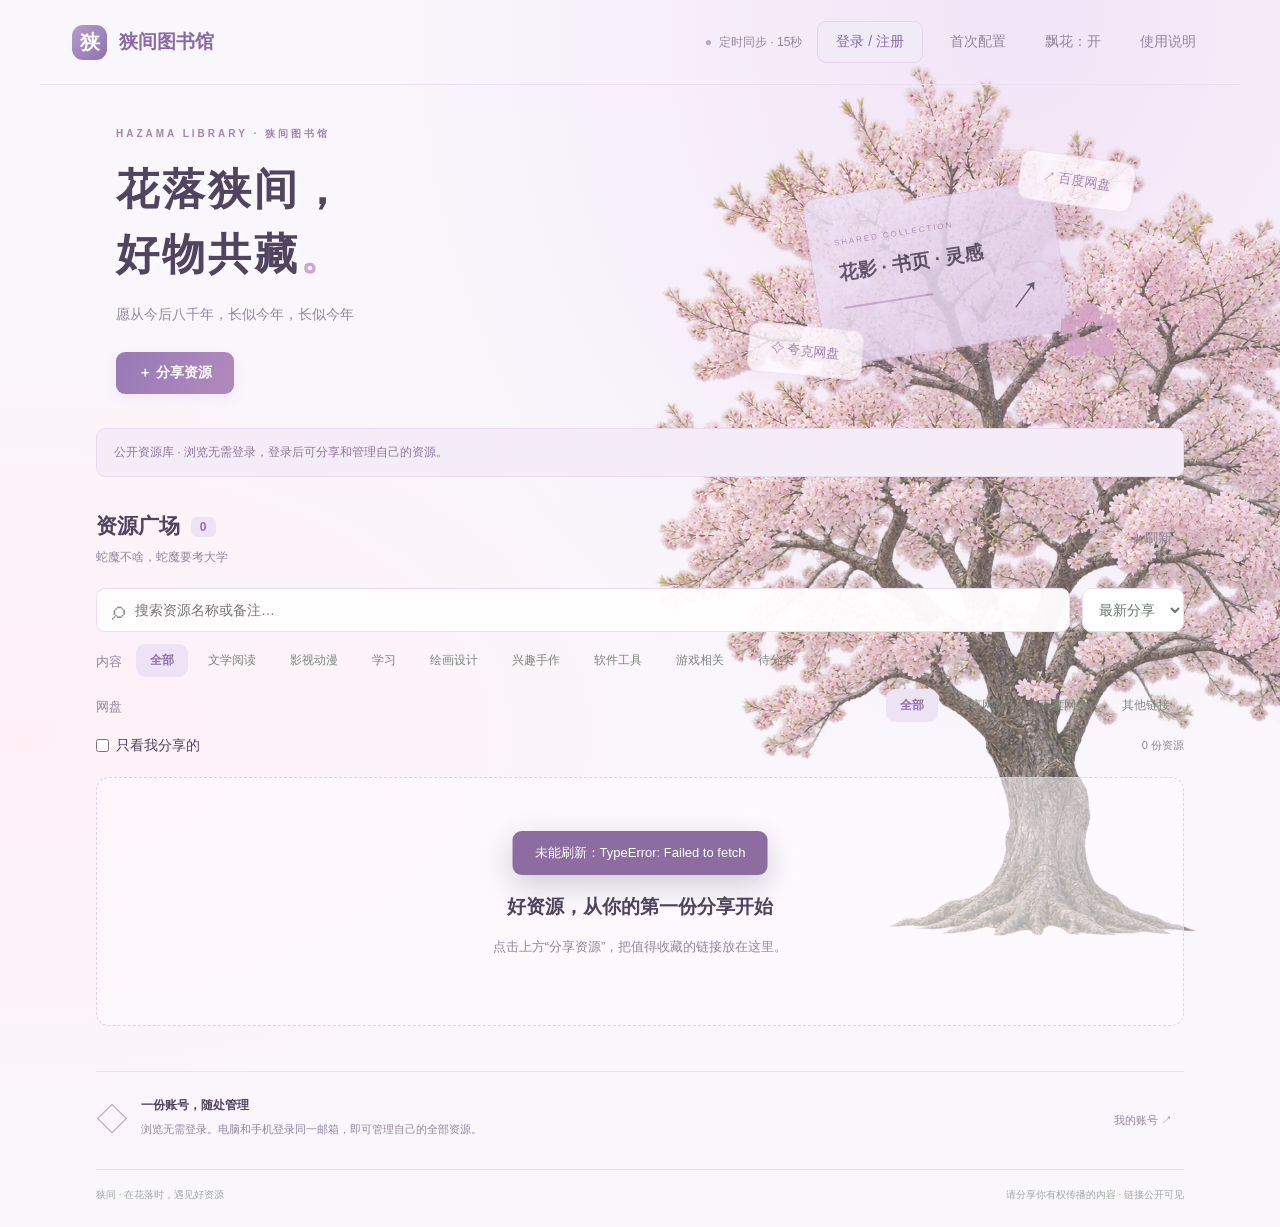
==== commit a6bb109f: "Add files via upload" ====
--- a/library/index.html
+++ b/library/index.html
@@ -1,5 +1,5 @@
 <!doctype html>
-<html lang="zh-CN"><head><meta charset="UTF-8"><meta name="viewport" content="width=device-width,initial-scale=1"><meta name="referrer" content="no-referrer"><meta name="description" content="一起分享，让好资源不再散落。"><title>狭间图书馆</title><link rel="stylesheet" href="style.css?v=7"><script defer src="config.js"></script><script defer src="supabase.js"></script><script defer src="auth.js?v=7"></script><script defer src="notifications.js?v=7"></script><script defer src="app.js?v=7"></script></head>
+<html lang="zh-CN"><head><meta charset="UTF-8"><meta name="viewport" content="width=device-width,initial-scale=1"><meta name="referrer" content="no-referrer"><meta name="description" content="一起分享，让好资源不再散落。"><title>狭间图书馆</title><link rel="stylesheet" href="style.css?v=8"><script defer src="config.js"></script><script defer src="supabase.js"></script><script defer src="auth.js?v=8"></script><script defer src="notifications.js?v=8"></script><script defer src="app.js?v=8"></script></head>
 <body>
 <div id="sakuraTree" aria-hidden="true"><img src="sakura-tree.png" alt="" draggable="false"></div>
 <div id="sakura" aria-hidden="true"></div>
@@ -9,16 +9,16 @@
 <div id="modeBanner" class="notice"></div>
 <section class="collection"><div class="section-head"><div><h2>资源广场 <span id="count">0</span></h2><p>蛇魔不啥，蛇魔要考大学</p></div><button id="refresh" class="quiet">↻ 刷新</button></div>
 <div class="toolbar"><label class="search"><span>⌕</span><input id="search" type="search" placeholder="搜索资源名称或备注…" aria-label="搜索资源"></label><select id="sort" aria-label="排序"><option value="new">最新分享</option><option value="old">最早分享</option><option value="name">名称排序</option></select></div>
-<div class="filterbar"><div id="filters" class="filters"><button data-filter="all" class="active">全部资源</button><button data-filter="quark">夸克网盘</button><button data-filter="baidu">百度网盘</button><button data-filter="other">其他链接</button><button data-filter="mine">我分享的</button></div><span id="resultCount"></span></div>
+<div class="category-filter-row"><span class="filter-label">内容</span><div id="categoryFilters" class="filters"><button data-category="all" class="active" aria-pressed="true">全部</button><button data-category="文学阅读" aria-pressed="false">文学阅读</button><button data-category="影视动漫" aria-pressed="false">影视动漫</button><button data-category="学习" aria-pressed="false">学习</button><button data-category="绘画设计" aria-pressed="false">绘画设计</button><button data-category="兴趣手作" aria-pressed="false">兴趣手作</button><button data-category="软件工具" aria-pressed="false">软件工具</button><button data-category="游戏相关" aria-pressed="false">游戏相关</button><button data-category="待分类" aria-pressed="false">待分类</button></div></div><div class="filterbar platform-filter-row"><span class="filter-label">网盘</span><div id="filters" class="filters"><button data-filter="all" class="active" aria-pressed="true">全部</button><button data-filter="quark" aria-pressed="false">夸克网盘</button><button data-filter="baidu" aria-pressed="false">百度网盘</button><button data-filter="other" aria-pressed="false">其他链接</button></div></div><div class="filter-summary"><label class="mine-toggle"><input id="mineOnly" type="checkbox">只看我分享的</label><span id="resultCount"></span></div>
 <div id="list" class="grid" aria-live="polite"></div><button id="loadMore" class="secondary more" hidden>加载更多</button></section>
 <section class="bottom-note"><span class="shield">◇</span><div><b>一份账号，随处管理</b><p>浏览无需登录。电脑和手机登录同一邮箱，即可管理自己的全部资源。</p></div><button id="accountBottom" class="quiet">我的账号 ↗</button></section>
 </main><footer><span>狭间 · 在花落时，遇见好资源</span><span>请分享你有权传播的内容 · 链接公开可见</span></footer>
 <dialog id="editor"><form id="resourceForm"><div class="dialog-head"><div><small>SHARE A RESOURCE</small><h2 id="editorTitle">分享一份好资源</h2></div><button type="button" class="close" data-close="editor" aria-label="关闭">×</button></div><p class="muted">填写资源名称，并提供至少一种链接。</p><div class="smart-paste"><label for="smartShareText">✦ 智能识别分享文本 <span class="optional">（推荐）</span></label><textarea id="smartShareText" rows="4" placeholder="直接粘贴整段分享文字，例如：
 我用夸克网盘分享了「日语学习资料」
 链接：https://pan.quark.cn/s/abc123
-提取码：8xyz"></textarea><div class="smart-paste-actions"><span id="smartPasteStatus" aria-live="polite">自动识别链接、提取码及资源名称</span><button type="button" id="smartParse" class="secondary">识别并填入</button></div></div><label>资源名称 <em>*</em><input name="name" required maxlength="120" placeholder="给资源起个清楚的名字"></label><div class="link-fields"><label>夸克网盘链接<input name="quark" type="url" maxlength="2000" placeholder="https://pan.quark.cn/s/…"></label><label>提取码<input name="quark_code" maxlength="30" placeholder="选填"></label></div><div class="link-fields"><label>百度网盘链接<input name="baidu" type="url" maxlength="2000" placeholder="https://pan.baidu.com/s/…"></label><label>提取码<input name="baidu_code" maxlength="30" placeholder="选填"></label></div><label>其他链接<input name="other" type="url" maxlength="2000" placeholder="https://…"></label><label>备注<textarea name="notes" maxlength="1000" rows="3" placeholder="内容介绍、版本、使用说明（选填）"></textarea></label><p id="formError" class="error" role="alert"></p><div class="dialog-actions"><button type="button" class="secondary" data-close="editor">取消</button><button id="saveResource" class="primary" type="submit">提交资源</button></div></form></dialog>
+提取码：8xyz"></textarea><div class="smart-paste-actions"><span id="smartPasteStatus" aria-live="polite">自动识别链接、提取码及资源名称</span><button type="button" id="smartParse" class="secondary">识别并填入</button></div></div><label>资源名称 <em>*</em><input name="name" required maxlength="120" placeholder="给资源起个清楚的名字"></label><label>内容分类 <em>*</em><select name="category" required><option value="">请选择内容分类</option><option value="文学阅读">文学阅读</option><option value="影视动漫">影视动漫</option><option value="学习">学习</option><option value="绘画设计">绘画设计</option><option value="兴趣手作">兴趣手作</option><option value="软件工具">软件工具</option><option value="游戏相关">游戏相关</option></select></label><div class="link-fields"><label>夸克网盘链接<input name="quark" type="url" maxlength="2000" placeholder="https://pan.quark.cn/s/…"></label><label>提取码<input name="quark_code" maxlength="30" placeholder="选填"></label></div><div class="link-fields"><label>百度网盘链接<input name="baidu" type="url" maxlength="2000" placeholder="https://pan.baidu.com/s/…"></label><label>提取码<input name="baidu_code" maxlength="30" placeholder="选填"></label></div><label>其他链接<input name="other" type="url" maxlength="2000" placeholder="https://…"></label><label>备注<textarea name="notes" maxlength="1000" rows="3" placeholder="内容介绍、版本、使用说明（选填）"></textarea></label><p id="formError" class="error" role="alert"></p><div class="dialog-actions"><button type="button" class="secondary" data-close="editor">取消</button><button id="saveResource" class="primary" type="submit">提交资源</button></div></form></dialog>
 
-<dialog id="help"><div class="dialog-head"><h2>分享与管理</h2><button class="close" data-close="help" aria-label="关闭">×</button></div><ol class="steps"><li><b>随时浏览</b><p>无需登录即可查看、搜索、复制链接。</p></li><li><b>邮箱＋密码登录</b><p>首次使用注册账号。换设备登录同一账号，即可管理自己的全部资源。</p></li><li><b>忘记密码</b><p>点击“忘记密码”查看说明，联系管理员核实身份后重置。用临时密码登录后，在“我的账号”修改密码。</p></li><li><b>轻松分享</b><p>分享资源时可以直接粘贴整段网盘文案。这里只保存链接，不上传网盘文件。</p></li></ol></dialog>
+<dialog id="categoryDialog"><form id="categoryForm"><div class="dialog-head"><h2>调整内容分类</h2><button class="close" type="button" data-close="categoryDialog" aria-label="关闭">×</button></div><p id="categoryResourceName"></p><label>内容分类<select id="adminCategory"><option value="文学阅读">文学阅读</option><option value="影视动漫">影视动漫</option><option value="学习">学习</option><option value="绘画设计">绘画设计</option><option value="兴趣手作">兴趣手作</option><option value="软件工具">软件工具</option><option value="游戏相关">游戏相关</option><option value="待分类">待分类</option></select></label><p class="muted">仅修改分类，资源内容和上传者归属保持不变。</p><p id="categoryError" class="error" role="alert"></p><div class="dialog-actions"><button type="button" class="secondary" data-close="categoryDialog">取消</button><button id="categorySave" class="primary" type="submit">保存分类</button></div></form></dialog><dialog id="help"><div class="dialog-head"><h2>分享与管理</h2><button class="close" data-close="help" aria-label="关闭">×</button></div><ol class="steps"><li><b>随时浏览</b><p>无需登录即可查看、搜索、复制链接。</p></li><li><b>邮箱＋密码登录</b><p>首次使用注册账号。换设备登录同一账号，即可管理自己的全部资源。</p></li><li><b>忘记密码</b><p>点击“忘记密码”查看说明，联系管理员核实身份后重置。用临时密码登录后，在“我的账号”修改密码。</p></li><li><b>轻松分享</b><p>分享资源时可以直接粘贴整段网盘文案。这里只保存链接，不上传网盘文件。</p></li></ol></dialog>
 <dialog id="setup"><div class="dialog-head"><div><small>ONE-TIME SETUP</small><h2>让资源库真正连接起来</h2></div><button class="close" data-close="setup" aria-label="关闭">×</button></div><p>只需网站主人操作一次。访客不需要填写这些内容。</p><ol class="steps"><li><b>创建一个 Supabase 项目</b><p>打开 <a href="https://supabase.com/dashboard" target="_blank" rel="noopener noreferrer">Supabase 控制台 ↗</a>，注册并点击 New project，按页面提示创建。数据库密码自行保存，不要填到本网页。</p></li><li><b>初始化资源库</b><p>打开项目的 SQL Editor → New query，将源码包内 <b>database.sql</b> 的全部内容复制进去，点击 Run。然后在 Authentication 中启用 Email 注册登录。旧版用户也需要运行新版 SQL，旧数据会保留。</p><a class="secondary inline" href="database.sql" download>下载数据库配置代码</a></li><li><b>复制两项连接信息</b><p>在项目 Connect / Settings → API 查找 Project URL；在 API Keys 的 Legacy API Keys 中复制 <b>anon（public）</b>。本版本使用兼容实时订阅的旧版公开 anon key。</p><label>Project URL<input id="configUrl" type="url" placeholder="https://xxxxxxxx.supabase.co"></label><label>公开 anon key<input id="configKey" autocomplete="off" placeholder="eyJ…"></label><p class="muted">仅接受 anon key。不要填写 service_role、secret key 或数据库密码。</p><label>网站名称<input id="configTitle" maxlength="40" value="狭间图书馆"></label></li><li><b>检测并下载配置</b><p>检测成功后下载 config.js，替换源码包内的同名文件。然后把全部文件上传到 GitHub 仓库根目录，启用 Pages。</p><div class="dialog-actions"><button id="testConfig" class="secondary">检测连接</button><button id="downloadConfig" class="primary">下载 config.js</button></div><p id="configResult" role="status"></p></li></ol><details><summary>GitHub Pages 怎么打开？</summary><p>仓库 Settings → Pages → Deploy from a branch → main 分支、/(root) → Save。网页发布后，使用系统提供的网址访问。上传的是解压后的文件，不是 zip，也不要再套一层文件夹。</p></details><p class="muted">启用 Email 登录，关闭 Confirm email。本版不发送邮件，不需要配置 SMTP。</p></dialog>
 <div id="toast" role="status" hidden></div>
 </body></html>
--- a/library/style.css
+++ b/library/style.css
@@ -31,3 +31,6 @@
 /* 邮箱账号 */
 [hidden]{display:none!important}.auth-links{display:flex;flex-wrap:wrap;gap:4px;margin-top:18px}#authSubmit{width:100%;margin-top:8px}#authHint{overflow-wrap:anywhere;line-height:1.8}#accountOpen{max-width:150px;overflow:hidden;text-overflow:ellipsis;white-space:nowrap}.admin-user{display:flex;align-items:center;justify-content:space-between;gap:12px;padding:12px 0;border-bottom:1px solid var(--line)}.admin-user span{overflow-wrap:anywhere;min-width:0}.admin-user button{flex-shrink:0}#adminStatus{line-height:1.7;overflow-wrap:anywhere}#adminResetForm{padding-top:18px;border-top:1px solid var(--line)}@media(max-width:700px){header{height:auto;min-height:85px;flex-wrap:wrap;padding:15px 18px;gap:12px}.top-actions{gap:4px;flex-wrap:wrap}.top-actions button{padding:9px 10px}.admin-user{font-size:12px}#adminDialog .dialog-actions{flex-wrap:wrap}}
 .notice-item{padding:18px;margin:12px 0;border:1px solid var(--line);border-radius:12px}.notice-item.unread{background:#f5edff;border-left:4px solid #a381bc}.notice-item h3{margin:0 0 8px;font-size:15px;overflow-wrap:anywhere}.notice-item p{white-space:pre-wrap;overflow-wrap:anywhere;line-height:1.7}.notice-item small{color:var(--muted)}#noticeMore{margin-top:16px}#deleteName{overflow-wrap:anywhere;line-height:1.8}
+
+/* 内容与网盘独立筛选 */
+.category-filter-row,.platform-filter-row{display:flex;align-items:flex-start;gap:14px;margin:12px 0}.category-filter-row .filters,.platform-filter-row .filters{display:flex;flex-wrap:wrap;gap:6px;overflow:visible;min-width:0}.filter-label{flex:0 0 auto;padding-top:9px;color:var(--muted);font-size:13px}.filter-summary{display:flex;justify-content:space-between;align-items:center;margin:15px 0 22px;gap:12px}.mine-toggle{display:flex;align-items:center;gap:7px;margin:0;font-weight:400}.mine-toggle input{width:auto;margin:0;accent-color:#9872ad}.category-line{display:flex;justify-content:space-between;align-items:center;gap:10px;margin:12px 0 0}.category-badge{font-size:12px;padding:4px 9px;border-radius:20px;background:#f1e9f7;color:#78548b}#categoryResourceName{overflow-wrap:anywhere}#resourceForm select,#adminCategory{display:block;width:100%;padding:12px;margin-top:8px;border:1px solid var(--line);border-radius:9px;background:white;color:var(--ink)}@media(max-width:600px){.category-filter-row,.platform-filter-row{gap:8px}.category-filter-row .filters button,.platform-filter-row .filters button{padding:8px 10px;font-size:12px}}
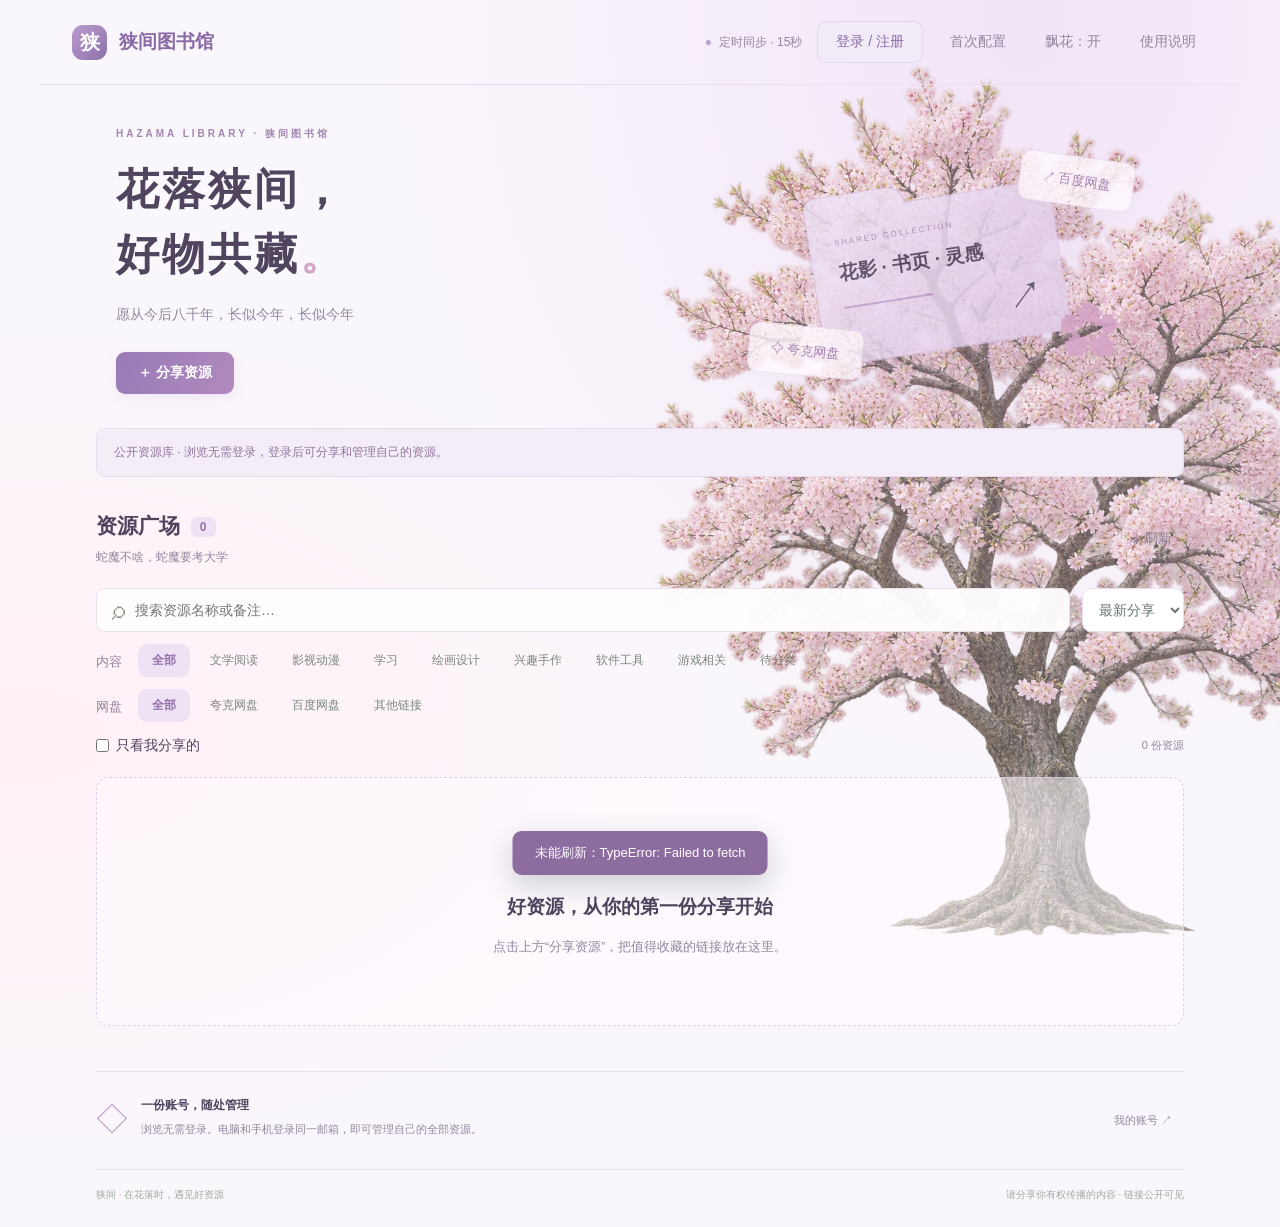
==== commit 50f45e88: "Add files via upload" ====
--- a/library/index.html
+++ b/library/index.html
@@ -1,5 +1,5 @@
 <!doctype html>
-<html lang="zh-CN"><head><meta charset="UTF-8"><meta name="viewport" content="width=device-width,initial-scale=1"><meta name="referrer" content="no-referrer"><meta name="description" content="一起分享，让好资源不再散落。"><title>狭间图书馆</title><link rel="stylesheet" href="style.css?v=8"><script defer src="config.js"></script><script defer src="supabase.js"></script><script defer src="auth.js?v=8"></script><script defer src="notifications.js?v=8"></script><script defer src="app.js?v=8"></script></head>
+<html lang="zh-CN"><head><meta charset="UTF-8"><meta name="viewport" content="width=device-width,initial-scale=1"><meta name="referrer" content="no-referrer"><meta name="description" content="一起分享，让好资源不再散落。"><title>狭间图书馆</title><link rel="stylesheet" href="style.css?v=8.1"><script defer src="config.js"></script><script defer src="supabase.js"></script><script defer src="auth.js?v=8"></script><script defer src="notifications.js?v=8"></script><script defer src="app.js?v=8"></script></head>
 <body>
 <div id="sakuraTree" aria-hidden="true"><img src="sakura-tree.png" alt="" draggable="false"></div>
 <div id="sakura" aria-hidden="true"></div>
--- a/library/style.css
+++ b/library/style.css
@@ -34,3 +34,25 @@
 
 /* 内容与网盘独立筛选 */
 .category-filter-row,.platform-filter-row{display:flex;align-items:flex-start;gap:14px;margin:12px 0}.category-filter-row .filters,.platform-filter-row .filters{display:flex;flex-wrap:wrap;gap:6px;overflow:visible;min-width:0}.filter-label{flex:0 0 auto;padding-top:9px;color:var(--muted);font-size:13px}.filter-summary{display:flex;justify-content:space-between;align-items:center;margin:15px 0 22px;gap:12px}.mine-toggle{display:flex;align-items:center;gap:7px;margin:0;font-weight:400}.mine-toggle input{width:auto;margin:0;accent-color:#9872ad}.category-line{display:flex;justify-content:space-between;align-items:center;gap:10px;margin:12px 0 0}.category-badge{font-size:12px;padding:4px 9px;border-radius:20px;background:#f1e9f7;color:#78548b}#categoryResourceName{overflow-wrap:anywhere}#resourceForm select,#adminCategory{display:block;width:100%;padding:12px;margin-top:8px;border:1px solid var(--line);border-radius:9px;background:white;color:var(--ink)}@media(max-width:600px){.category-filter-row,.platform-filter-row{gap:8px}.category-filter-row .filters button,.platform-filter-row .filters button{padding:8px 10px;font-size:12px}}
+/* 内容、网盘两行统一左对齐 */
+.category-filter-row,
+.filterbar.platform-filter-row {
+  display: flex;
+  flex-direction: row;
+  justify-content: flex-start;
+  align-items: flex-start;
+  gap: 14px;
+}
+
+.category-filter-row .filter-label,
+.platform-filter-row .filter-label {
+  flex: 0 0 28px;
+}
+
+.category-filter-row .filters,
+.platform-filter-row .filters {
+  flex: 1;
+  justify-content: flex-start;
+  margin: 0;
+  min-width: 0;
+}
